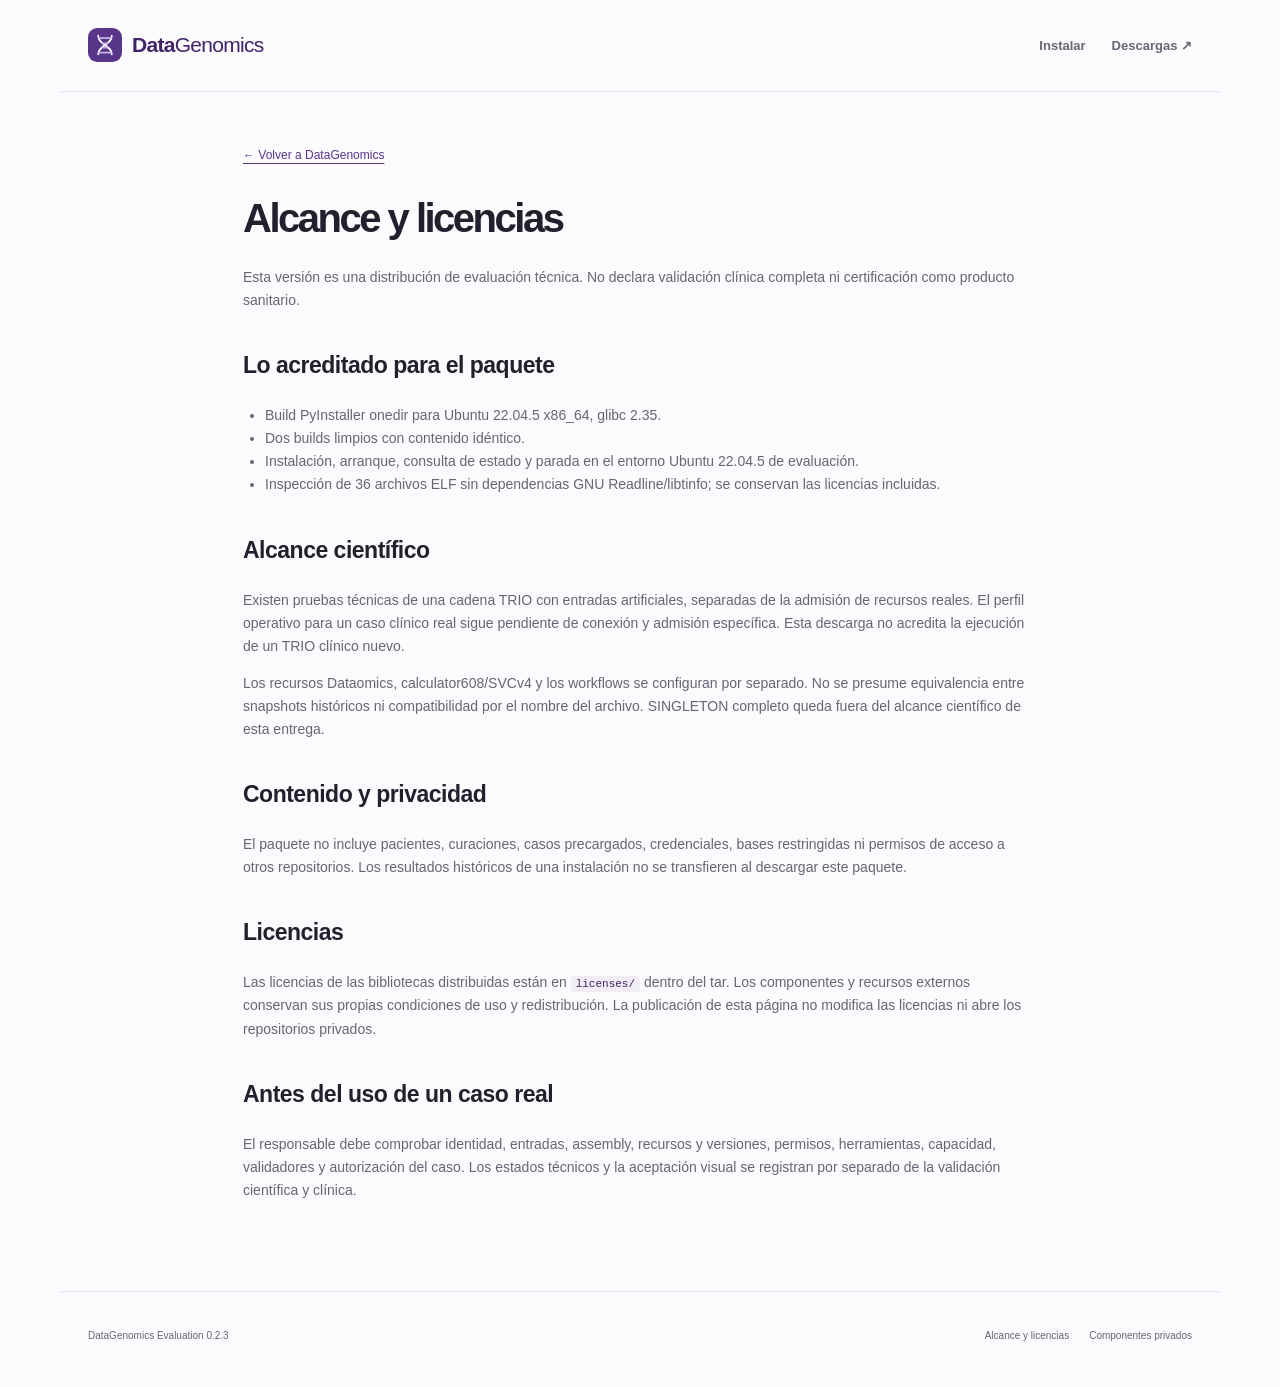
==== docs/alcance.html @ ef8353c4 "Publish DataGenomics evaluation download page and installation guides" ====
<!doctype html><html lang="es"><head><meta charset="utf-8"><meta name="viewport" content="width=device-width,initial-scale=1"><title>Alcance y licencias · DataGenomics</title><link rel="icon" href="../assets/mark.svg" type="image/svg+xml"><link rel="stylesheet" href="../assets/styles.css"></head><body><header class="site-header"><a class="brand" href="../"><img src="../assets/mark.svg" width="34" height="34" alt=""><span>Data<span class="brand-light">Genomics</span></span></a><nav aria-label="Navegación"><a href="../#instalacion">Instalar</a><a href="https://github.com/datagenomicschatgpt/DataGenomics-Evaluation/releases/tag/v0.2.3-evaluation">Descargas ↗</a></nav></header><main class="doc"><p class="breadcrumb"><a href="../">← Volver a DataGenomics</a></p><h1>Alcance y licencias</h1><p>Esta versión es una distribución de evaluación técnica. No declara validación clínica completa ni certificación como producto sanitario.</p><h2>Lo acreditado para el paquete</h2><ul><li>Build PyInstaller onedir para Ubuntu 22.04.5 x86_64, glibc 2.35.</li><li>Dos builds limpios con contenido idéntico.</li><li>Instalación, arranque, consulta de estado y parada en el entorno Ubuntu 22.04.5 de evaluación.</li><li>Inspección de 36 archivos ELF sin dependencias GNU Readline/libtinfo; se conservan las licencias incluidas.</li></ul><h2>Alcance científico</h2><p>Existen pruebas técnicas de una cadena TRIO con entradas artificiales, separadas de la admisión de recursos reales. El perfil operativo para un caso clínico real sigue pendiente de conexión y admisión específica. Esta descarga no acredita la ejecución de un TRIO clínico nuevo.</p><p>Los recursos Dataomics, calculator608/SVCv4 y los workflows se configuran por separado. No se presume equivalencia entre snapshots históricos ni compatibilidad por el nombre del archivo. SINGLETON completo queda fuera del alcance científico de esta entrega.</p><h2>Contenido y privacidad</h2><p>El paquete no incluye pacientes, curaciones, casos precargados, credenciales, bases restringidas ni permisos de acceso a otros repositorios. Los resultados históricos de una instalación no se transfieren al descargar este paquete.</p><h2>Licencias</h2><p>Las licencias de las bibliotecas distribuidas están en <code>licenses/</code> dentro del tar. Los componentes y recursos externos conservan sus propias condiciones de uso y redistribución. La publicación de esta página no modifica las licencias ni abre los repositorios privados.</p><h2>Antes del uso de un caso real</h2><p>El responsable debe comprobar identidad, entradas, assembly, recursos y versiones, permisos, herramientas, capacidad, validadores y autorización del caso. Los estados técnicos y la aceptación visual se registran por separado de la validación científica y clínica.</p></main><footer><p>DataGenomics Evaluation 0.2.3</p><div><a href="alcance.html">Alcance y licencias</a><a href="componentes-privados.html">Componentes privados</a></div></footer></body></html>
---- assets/styles.css ----
:root{--paper:#fbfafc;--white:#fff;--ink:#22202c;--muted:#686574;--purple:#59358a;--purple-dark:#402366;--lavender:#f0eaf8;--line:#e8e3ee;--green:#28735d;--radius:18px;--mono:ui-monospace,SFMono-Regular,Consolas,"Liberation Mono",monospace}
*{box-sizing:border-box}html{scroll-behavior:smooth;scroll-padding-top:92px}body{margin:0;color:var(--ink);background:var(--paper);font-family:Inter,ui-sans-serif,-apple-system,BlinkMacSystemFont,"Segoe UI",sans-serif;-webkit-font-smoothing:antialiased;line-height:1.65}a{color:var(--purple);text-underline-offset:4px}button,a{-webkit-tap-highlight-color:transparent}a:focus-visible,button:focus-visible,summary:focus-visible{outline:3px solid #a57cdd;outline-offset:5px}button{font:inherit;cursor:pointer}.skip{position:absolute;top:-80px;left:20px;z-index:5;padding:10px;background:white}.skip:focus{top:10px}.site-header,main,footer{max-width:1160px;margin:auto}.site-header{height:92px;display:flex;align-items:center;justify-content:space-between;padding:0 28px;border-bottom:1px solid var(--line);gap:24px}.brand{display:flex;align-items:center;gap:10px;font-size:21px;font-weight:780;letter-spacing:-.7px;color:var(--purple-dark);text-decoration:none;white-space:nowrap}.brand-light{font-weight:450}.brand img{display:block}nav{display:flex;gap:26px;align-items:center}nav a{font-size:13px;font-weight:600;color:var(--muted);text-decoration:none}nav a:hover{color:var(--purple)}.nav-release{color:var(--purple);border:1px solid #daccf0;border-radius:999px;padding:6px 14px;white-space:nowrap}main{padding:0 28px}.hero{padding:88px 0 66px;display:grid;grid-template-columns:1.25fr 1fr;gap:76px;align-items:center}.eyebrow{font-size:10px;font-weight:750;letter-spacing:1.8px;color:var(--purple);margin:0 0 22px;display:flex;gap:8px;align-items:center}.status-dot{height:7px;width:7px;background:#44856a;border-radius:50%;box-shadow:0 0 0 4px #e8f1ed}h1{font-size:clamp(38px,4.3vw,57px);font-weight:710;line-height:1.13;letter-spacing:-2.5px;margin:0 0 25px}h1 span{color:var(--purple)}.lead{font-size:17px;color:var(--muted);max-width:500px;line-height:1.8;margin:0 0 28px}.hero-actions{display:flex;gap:12px;align-items:center;flex-wrap:wrap}.button{display:inline-flex;align-items:center;justify-content:center;gap:10px;font-size:13px;font-weight:650;padding:13px 19px;border-radius:9px;text-decoration:none;transition:background .15s,transform .15s}.button.primary{background:var(--purple);color:white;box-shadow:0 5px 14px #59358a1a}.button.primary:hover{background:var(--purple-dark);transform:translateY(-1px)}.text-button{padding-left:9px}.download-meta{font-size:11px;color:var(--muted);margin:17px 0 0}.release-card{background:var(--white);border:1px solid var(--line);border-radius:var(--radius);padding:28px 29px;box-shadow:0 16px 50px #34234308;position:relative}.release-card:before{content:"";height:4px;position:absolute;top:-1px;left:25px;right:25px;background:linear-gradient(90deg,#68419d,#b8a1d4);border-radius:0 0 5px 5px}.card-heading{display:flex;justify-content:space-between;align-items:center;margin-bottom:22px}.package-icon{width:43px;height:43px;display:grid;place-items:center;background:var(--lavender);border:1px solid #dfd3ed;border-radius:12px;font-weight:800;color:var(--purple);letter-spacing:-1px;font-size:15px}.tag{font-size:9px;font-weight:750;letter-spacing:1.2px;border:1px solid var(--line);border-radius:999px;padding:4px 10px;color:var(--muted)}.small-label{font-size:9px;color:var(--muted);letter-spacing:1.4px;margin:0 0 4px}.release-card h2{font-size:25px;letter-spacing:-.8px;line-height:1.3;margin:0}.release-card h2 span{font-weight:400;color:var(--purple);margin-left:5px}.card-subtitle{font-size:12px;color:var(--muted);margin:7px 0 21px}dl{margin:0 0 20px}dl>div{display:flex;justify-content:space-between;padding:9px 0;border-bottom:1px solid #f0edf4;gap:12px;font-size:11px}dt{color:var(--muted)}dd{margin:0;text-align:right;font-weight:600}.verified{background:#eff6f2;color:var(--green);font-size:10px;font-weight:650;padding:10px 11px;border-radius:7px;display:flex;gap:8px;align-items:center}.checksum-link{font-size:11px;display:inline-block;margin-top:15px;text-decoration:none}.scope-note{display:flex;align-items:flex-start;gap:13px;border:1px solid #e5d9b6;background:#fcfaf3;border-radius:11px;padding:15px 19px;color:#6c5c35}.scope-note p{font-size:12px;margin:0;line-height:1.8}.scope-note a{color:inherit;white-space:normal}.note-icon{font-size:11px;border:1px solid #9a895c;border-radius:50%;min-width:18px;height:18px;display:grid;place-items:center;margin-top:3px;font-weight:700}.features{display:grid;grid-template-columns:repeat(3,1fr);gap:45px;padding:45px 0;border-bottom:1px solid var(--line)}.features article{position:relative;padding-left:36px}.feature-number{position:absolute;left:0;top:2px;font:10px var(--mono);color:#9a87b1}.features h2{font-size:14px;font-weight:680;margin:0 0 7px}.features p{color:var(--muted);font-size:12px;line-height:1.8;margin:0}.section{padding-top:74px;padding-bottom:12px}.section-intro .eyebrow{margin-bottom:15px}.section-intro h2,.operations h2,.access-panel h2{font-size:34px;line-height:1.22;font-weight:680;letter-spacing:-1.2px;margin:0 0 17px}.section-intro>p:last-child{color:var(--muted);font-size:14px;max-width:620px;margin-bottom:33px}.steps{display:grid;gap:25px}.step{background:var(--white);border:1px solid var(--line);border-radius:var(--radius);padding:25px 28px}.step-title{display:flex;gap:13px;align-items:center}.step-title>span{height:27px;min-width:27px;border:1px solid #ddceee;background:var(--lavender);color:var(--purple);display:grid;place-items:center;border-radius:8px;font:12px var(--mono)}.step h3{font-size:16px;letter-spacing:-.2px;margin:0;font-weight:650}.step>p{font-size:12px;color:var(--muted);margin:12px 0 17px}.code-box{background:#24202f;color:#eee9f5;border:1px solid #332b40;border-radius:10px;overflow:hidden;min-width:0}.code-top{padding:10px 16px;border-bottom:1px solid #3b3248;display:flex;align-items:center;justify-content:space-between;gap:15px}.code-top>span{font-size:9px;letter-spacing:1.2px;color:#b5a9c5;font-weight:600}.code-top button{color:#dfd4ec;border:1px solid #5a4a6b;background:#342b41;border-radius:5px;padding:3px 9px;font-size:10px}.code-top button:hover{background:#493a59}pre{margin:0;padding:19px 19px 21px;overflow-x:auto;tab-size:2;scrollbar-color:#655078 #24202f}pre code{font:11.5px/1.95 var(--mono);color:inherit;background:transparent;padding:0;white-space:pre}p code{font:11px var(--mono);padding:2px 5px;background:#f0edf4;border-radius:4px;color:var(--purple-dark)}.operations{display:grid;grid-template-columns:1fr 1.2fr;align-items:center;gap:65px}.operations .eyebrow{margin-bottom:17px}.operations p{font-size:13px;color:var(--muted);max-width:350px;margin:0 0 17px}.inline-link{font-size:12px;font-weight:650;text-decoration:none;line-height:1.8}.access-panel{margin-top:73px;background:var(--lavender);border:1px solid #e3d8ef;padding:38px 34px;display:grid;grid-template-columns:1fr 1fr;gap:54px;border-radius:var(--radius)}.access-panel .eyebrow{font-size:9px;margin-bottom:18px}.access-panel h2{font-size:29px}.access-main>p:not(.eyebrow){font-size:12px;color:#6c5a7e;line-height:1.85}.access-list{align-self:center}.access-list>div{display:flex;align-items:flex-start;gap:12px;padding:21px 0;border-bottom:1px solid #dccfe8}.access-list>div:last-child{border:0}.access-icon{color:var(--purple);min-width:23px;padding-top:2px}.access-list strong{font-size:12px}.access-list p{font-size:11px;color:#796689;margin:5px 0 0;line-height:1.7}.access-badge{font-size:8px;font-weight:750;letter-spacing:.7px;white-space:nowrap;padding:3px 7px;border:1px solid #cab5df;background:#f8f5fc;color:var(--purple);border-radius:5px;margin:4px 0 0 auto}.access-badge.private{color:#6e6279;background:transparent;border-color:#d0c6d9}.faq{padding-bottom:75px}.faq .section-intro{margin-bottom:25px}.faq details{padding:17px 0;border-bottom:1px solid var(--line)}summary{font-size:13px;font-weight:600;cursor:pointer;list-style:none;padding-right:25px;position:relative}summary:after{content:"+";position:absolute;right:3px;top:-1px;font-size:17px;color:#9a87b1}details[open] summary:after{content:"−"}summary::-webkit-details-marker{display:none}details p{font-size:12px;color:var(--muted);max-width:850px;padding-top:7px;line-height:1.9}footer{border-top:1px solid var(--line);padding:26px 28px 33px;display:flex;align-items:center;justify-content:space-between;gap:24px}footer .brand{font-size:16px}footer>p{font-size:10px;color:var(--muted)}footer>div{display:flex;gap:20px}footer>div a{font-size:10px;color:var(--muted);text-decoration:none}.copy-status{position:fixed;bottom:24px;left:50%;transform:translateX(-50%);background:#34253f;color:white;border-radius:8px;padding:9px 16px;font-size:12px;box-shadow:0 5px 20px #0002;opacity:0;pointer-events:none;transition:opacity .15s}.copy-status.visible{opacity:1}
@media(min-width:1450px){.hero{padding-top:100px;padding-bottom:77px}}@media(max-width:900px){nav{gap:15px}nav a{font-size:11px}.hero{gap:30px;padding:60px 0 45px}h1{letter-spacing:-1.8px;font-size:40px}.lead{font-size:15px}.release-card{padding:25px 21px}.release-card h2{font-size:22px}.button{padding:12px 14px;font-size:12px}.features{gap:20px}.operations{gap:30px}.access-panel{gap:25px;padding:30px 26px}.access-badge{display:none}.section-intro h2,.operations h2{font-size:30px}footer{flex-wrap:wrap}footer>p{margin:0}}
@media(max-width:650px){.site-header{height:auto;padding:20px;align-items:flex-start;flex-wrap:wrap;gap:16px}.brand{font-size:20px}nav{width:100%;gap:18px;flex-wrap:wrap}nav a{font-size:11px}.nav-release{margin-left:auto;padding:3px 10px}main{padding:0 20px}.hero{grid-template-columns:1fr;padding:42px 0 32px;gap:32px}.hero .eyebrow{font-size:9px;margin-bottom:21px}h1{font-size:43px;letter-spacing:-2px}.lead{font-size:15px;max-width:440px}.hero-actions{gap:6px}.download-meta{font-size:10px}.release-card{padding:25px}.release-card h2{font-size:25px}dl>div{font-size:12px}.verified{font-size:10px}.scope-note{padding:15px}.scope-note p{font-size:11px}.features{grid-template-columns:1fr;gap:25px;padding:32px 0}.features p{max-width:390px}.section{padding-top:47px}.section-intro h2,.operations h2{font-size:30px}.section-intro>p:last-child{font-size:13px}.step{padding:21px 17px;border-radius:13px}.step h3{font-size:14px}.step>p{font-size:11px}.code-top{padding:9px 12px}.code-top>span{font-size:8px}pre{padding:15px}pre code{font-size:10.5px}.operations{grid-template-columns:1fr;gap:22px}.operations p{max-width:100%}.access-panel{grid-template-columns:1fr;gap:15px;padding:25px 20px;margin-top:45px}.access-panel .eyebrow{font-size:8px;letter-spacing:1px}.access-panel h2{font-size:28px}.access-badge{display:block}.faq{padding-bottom:45px}summary{font-size:12px}footer{padding:24px 20px;gap:16px}footer>div{width:100%;gap:20px}.copy-status{max-width:90vw;width:max-content;text-align:center}}
@media(prefers-reduced-motion:reduce){html{scroll-behavior:auto}*,*:before,*:after{transition:none!important}}

.doc{max-width:850px;padding-top:54px;padding-bottom:75px}.doc h1{font-size:40px;margin-bottom:25px}.doc h2{font-size:23px;margin-top:35px;letter-spacing:-.5px}.doc p,.doc li{font-size:14px;color:var(--muted)}.doc .code-box{margin:20px 0}.doc ul{padding-left:22px}.doc .breadcrumb{font-size:12px;margin:0 0 30px}.doc .scope-note{margin:25px 0}@media(max-width:650px){.doc h1{font-size:32px}.doc{padding-top:35px}.doc p,.doc li{font-size:13px}}
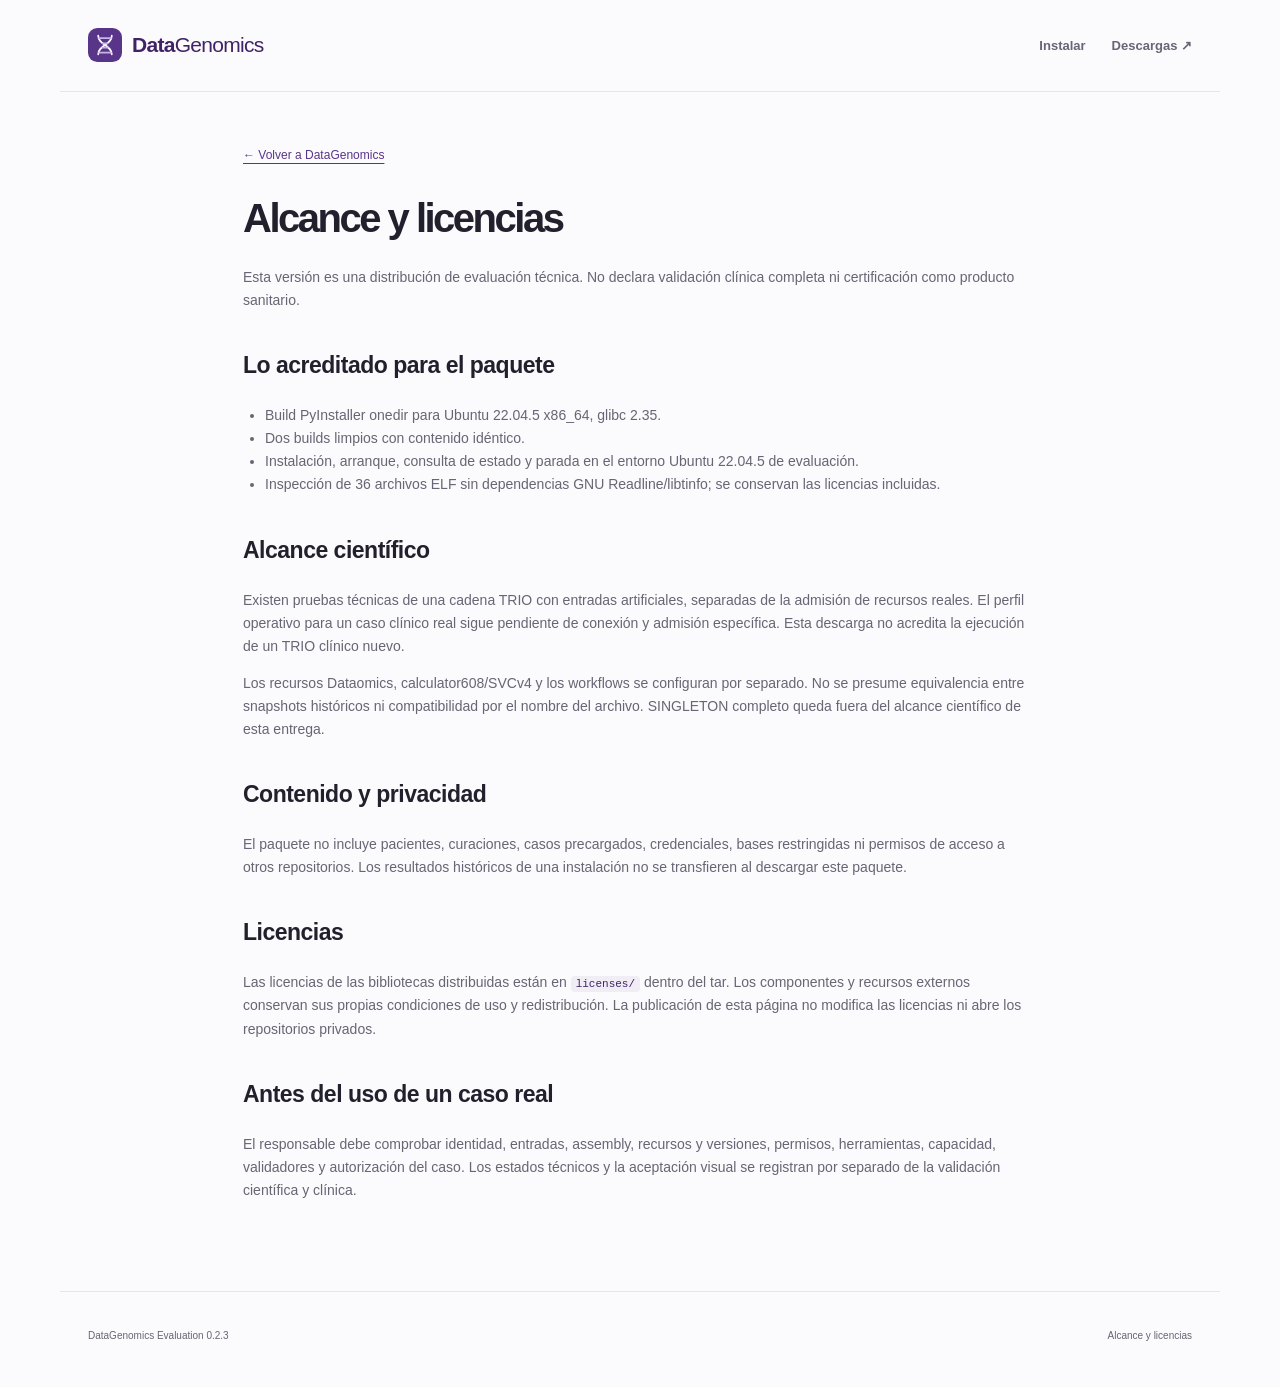
==== commit 12d5f275: "Remove private-components document and its navigation links" ====
--- a/docs/alcance.html
+++ b/docs/alcance.html
@@ -1 +1 @@
-<!doctype html><html lang="es"><head><meta charset="utf-8"><meta name="viewport" content="width=device-width,initial-scale=1"><title>Alcance y licencias · DataGenomics</title><link rel="icon" href="../assets/mark.svg" type="image/svg+xml"><link rel="stylesheet" href="../assets/styles.css"></head><body><header class="site-header"><a class="brand" href="../"><img src="../assets/mark.svg" width="34" height="34" alt=""><span>Data<span class="brand-light">Genomics</span></span></a><nav aria-label="Navegación"><a href="../#instalacion">Instalar</a><a href="https://github.com/datagenomicschatgpt/DataGenomics-Evaluation/releases/tag/v0.2.3-evaluation">Descargas ↗</a></nav></header><main class="doc"><p class="breadcrumb"><a href="../">← Volver a DataGenomics</a></p><h1>Alcance y licencias</h1><p>Esta versión es una distribución de evaluación técnica. No declara validación clínica completa ni certificación como producto sanitario.</p><h2>Lo acreditado para el paquete</h2><ul><li>Build PyInstaller onedir para Ubuntu 22.04.5 x86_64, glibc 2.35.</li><li>Dos builds limpios con contenido idéntico.</li><li>Instalación, arranque, consulta de estado y parada en el entorno Ubuntu 22.04.5 de evaluación.</li><li>Inspección de 36 archivos ELF sin dependencias GNU Readline/libtinfo; se conservan las licencias incluidas.</li></ul><h2>Alcance científico</h2><p>Existen pruebas técnicas de una cadena TRIO con entradas artificiales, separadas de la admisión de recursos reales. El perfil operativo para un caso clínico real sigue pendiente de conexión y admisión específica. Esta descarga no acredita la ejecución de un TRIO clínico nuevo.</p><p>Los recursos Dataomics, calculator608/SVCv4 y los workflows se configuran por separado. No se presume equivalencia entre snapshots históricos ni compatibilidad por el nombre del archivo. SINGLETON completo queda fuera del alcance científico de esta entrega.</p><h2>Contenido y privacidad</h2><p>El paquete no incluye pacientes, curaciones, casos precargados, credenciales, bases restringidas ni permisos de acceso a otros repositorios. Los resultados históricos de una instalación no se transfieren al descargar este paquete.</p><h2>Licencias</h2><p>Las licencias de las bibliotecas distribuidas están en <code>licenses/</code> dentro del tar. Los componentes y recursos externos conservan sus propias condiciones de uso y redistribución. La publicación de esta página no modifica las licencias ni abre los repositorios privados.</p><h2>Antes del uso de un caso real</h2><p>El responsable debe comprobar identidad, entradas, assembly, recursos y versiones, permisos, herramientas, capacidad, validadores y autorización del caso. Los estados técnicos y la aceptación visual se registran por separado de la validación científica y clínica.</p></main><footer><p>DataGenomics Evaluation 0.2.3</p><div><a href="alcance.html">Alcance y licencias</a><a href="componentes-privados.html">Componentes privados</a></div></footer></body></html>+<!doctype html><html lang="es"><head><meta charset="utf-8"><meta name="viewport" content="width=device-width,initial-scale=1"><title>Alcance y licencias · DataGenomics</title><link rel="icon" href="../assets/mark.svg" type="image/svg+xml"><link rel="stylesheet" href="../assets/styles.css"></head><body><header class="site-header"><a class="brand" href="../"><img src="../assets/mark.svg" width="34" height="34" alt=""><span>Data<span class="brand-light">Genomics</span></span></a><nav aria-label="Navegación"><a href="../#instalacion">Instalar</a><a href="https://github.com/datagenomicschatgpt/DataGenomics-Evaluation/releases/tag/v0.2.3-evaluation">Descargas ↗</a></nav></header><main class="doc"><p class="breadcrumb"><a href="../">← Volver a DataGenomics</a></p><h1>Alcance y licencias</h1><p>Esta versión es una distribución de evaluación técnica. No declara validación clínica completa ni certificación como producto sanitario.</p><h2>Lo acreditado para el paquete</h2><ul><li>Build PyInstaller onedir para Ubuntu 22.04.5 x86_64, glibc 2.35.</li><li>Dos builds limpios con contenido idéntico.</li><li>Instalación, arranque, consulta de estado y parada en el entorno Ubuntu 22.04.5 de evaluación.</li><li>Inspección de 36 archivos ELF sin dependencias GNU Readline/libtinfo; se conservan las licencias incluidas.</li></ul><h2>Alcance científico</h2><p>Existen pruebas técnicas de una cadena TRIO con entradas artificiales, separadas de la admisión de recursos reales. El perfil operativo para un caso clínico real sigue pendiente de conexión y admisión específica. Esta descarga no acredita la ejecución de un TRIO clínico nuevo.</p><p>Los recursos Dataomics, calculator608/SVCv4 y los workflows se configuran por separado. No se presume equivalencia entre snapshots históricos ni compatibilidad por el nombre del archivo. SINGLETON completo queda fuera del alcance científico de esta entrega.</p><h2>Contenido y privacidad</h2><p>El paquete no incluye pacientes, curaciones, casos precargados, credenciales, bases restringidas ni permisos de acceso a otros repositorios. Los resultados históricos de una instalación no se transfieren al descargar este paquete.</p><h2>Licencias</h2><p>Las licencias de las bibliotecas distribuidas están en <code>licenses/</code> dentro del tar. Los componentes y recursos externos conservan sus propias condiciones de uso y redistribución. La publicación de esta página no modifica las licencias ni abre los repositorios privados.</p><h2>Antes del uso de un caso real</h2><p>El responsable debe comprobar identidad, entradas, assembly, recursos y versiones, permisos, herramientas, capacidad, validadores y autorización del caso. Los estados técnicos y la aceptación visual se registran por separado de la validación científica y clínica.</p></main><footer><p>DataGenomics Evaluation 0.2.3</p><div><a href="alcance.html">Alcance y licencias</a></div></footer></body></html>
